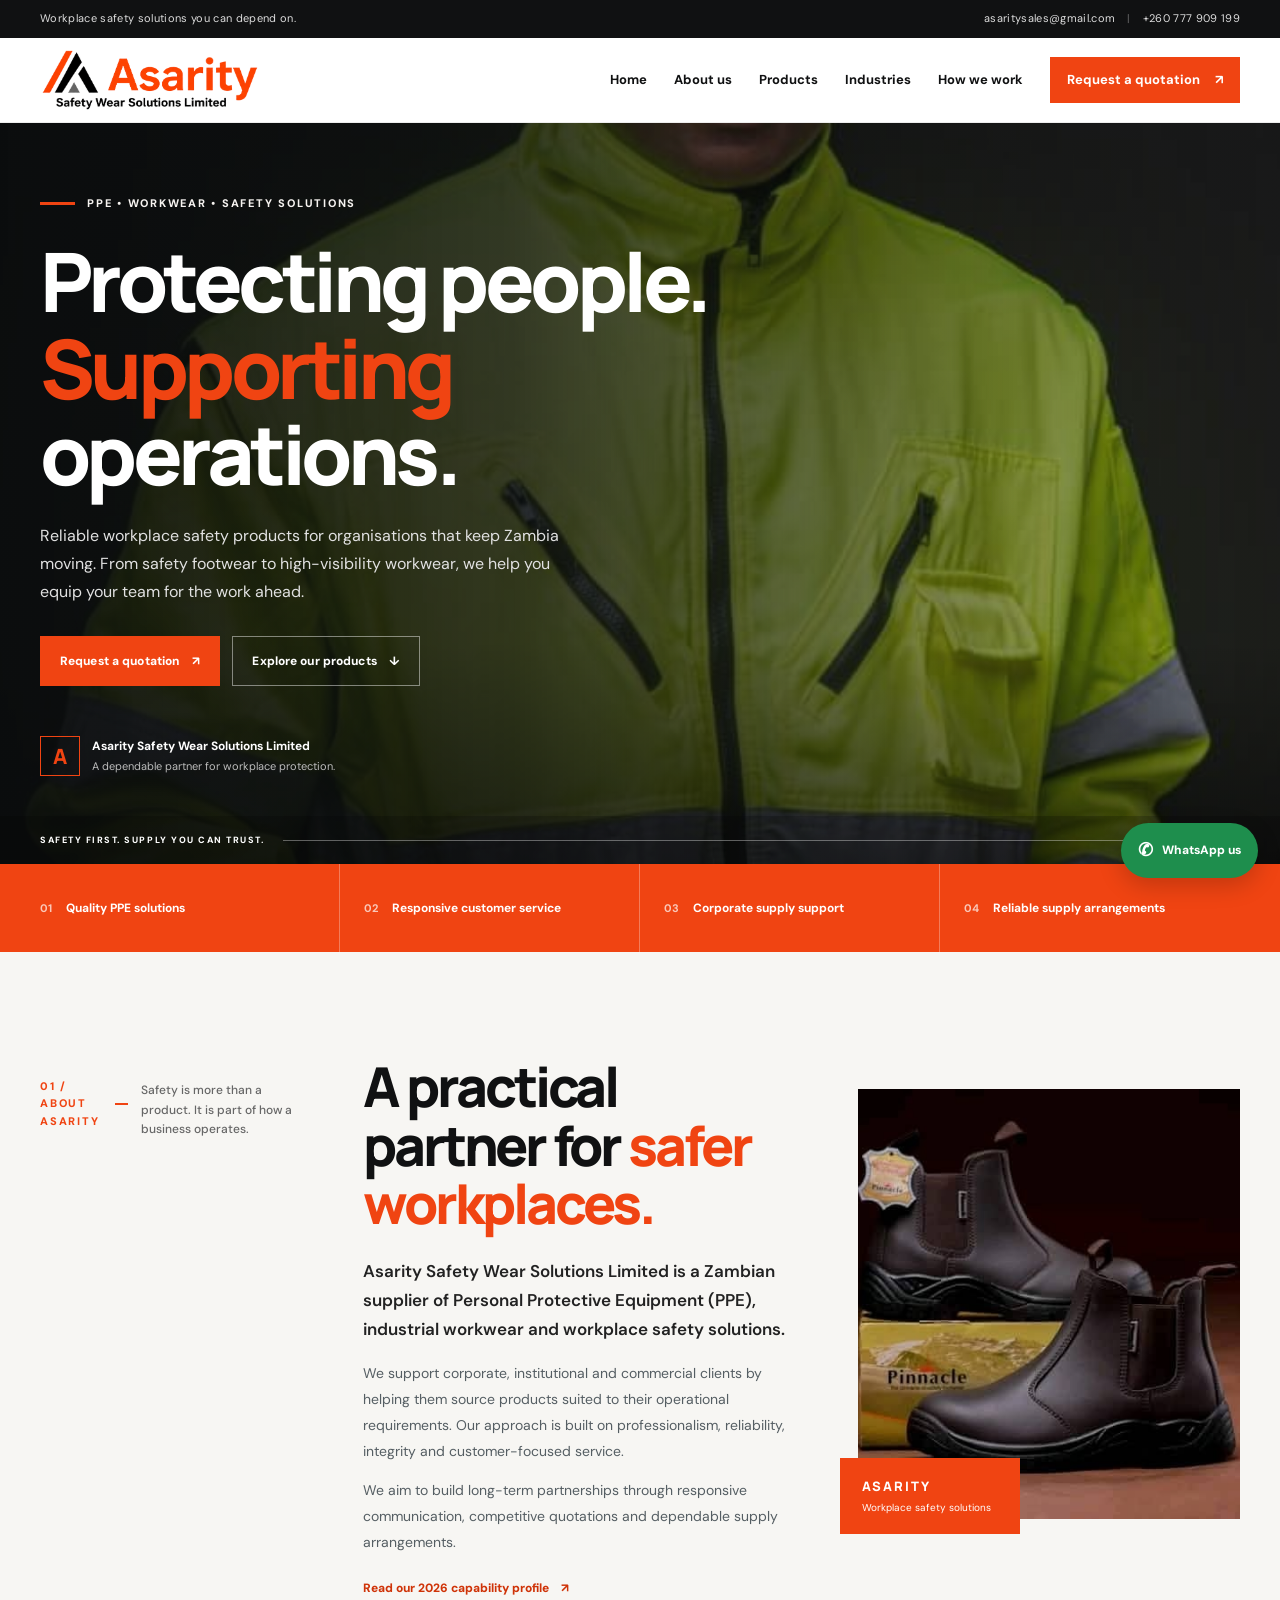
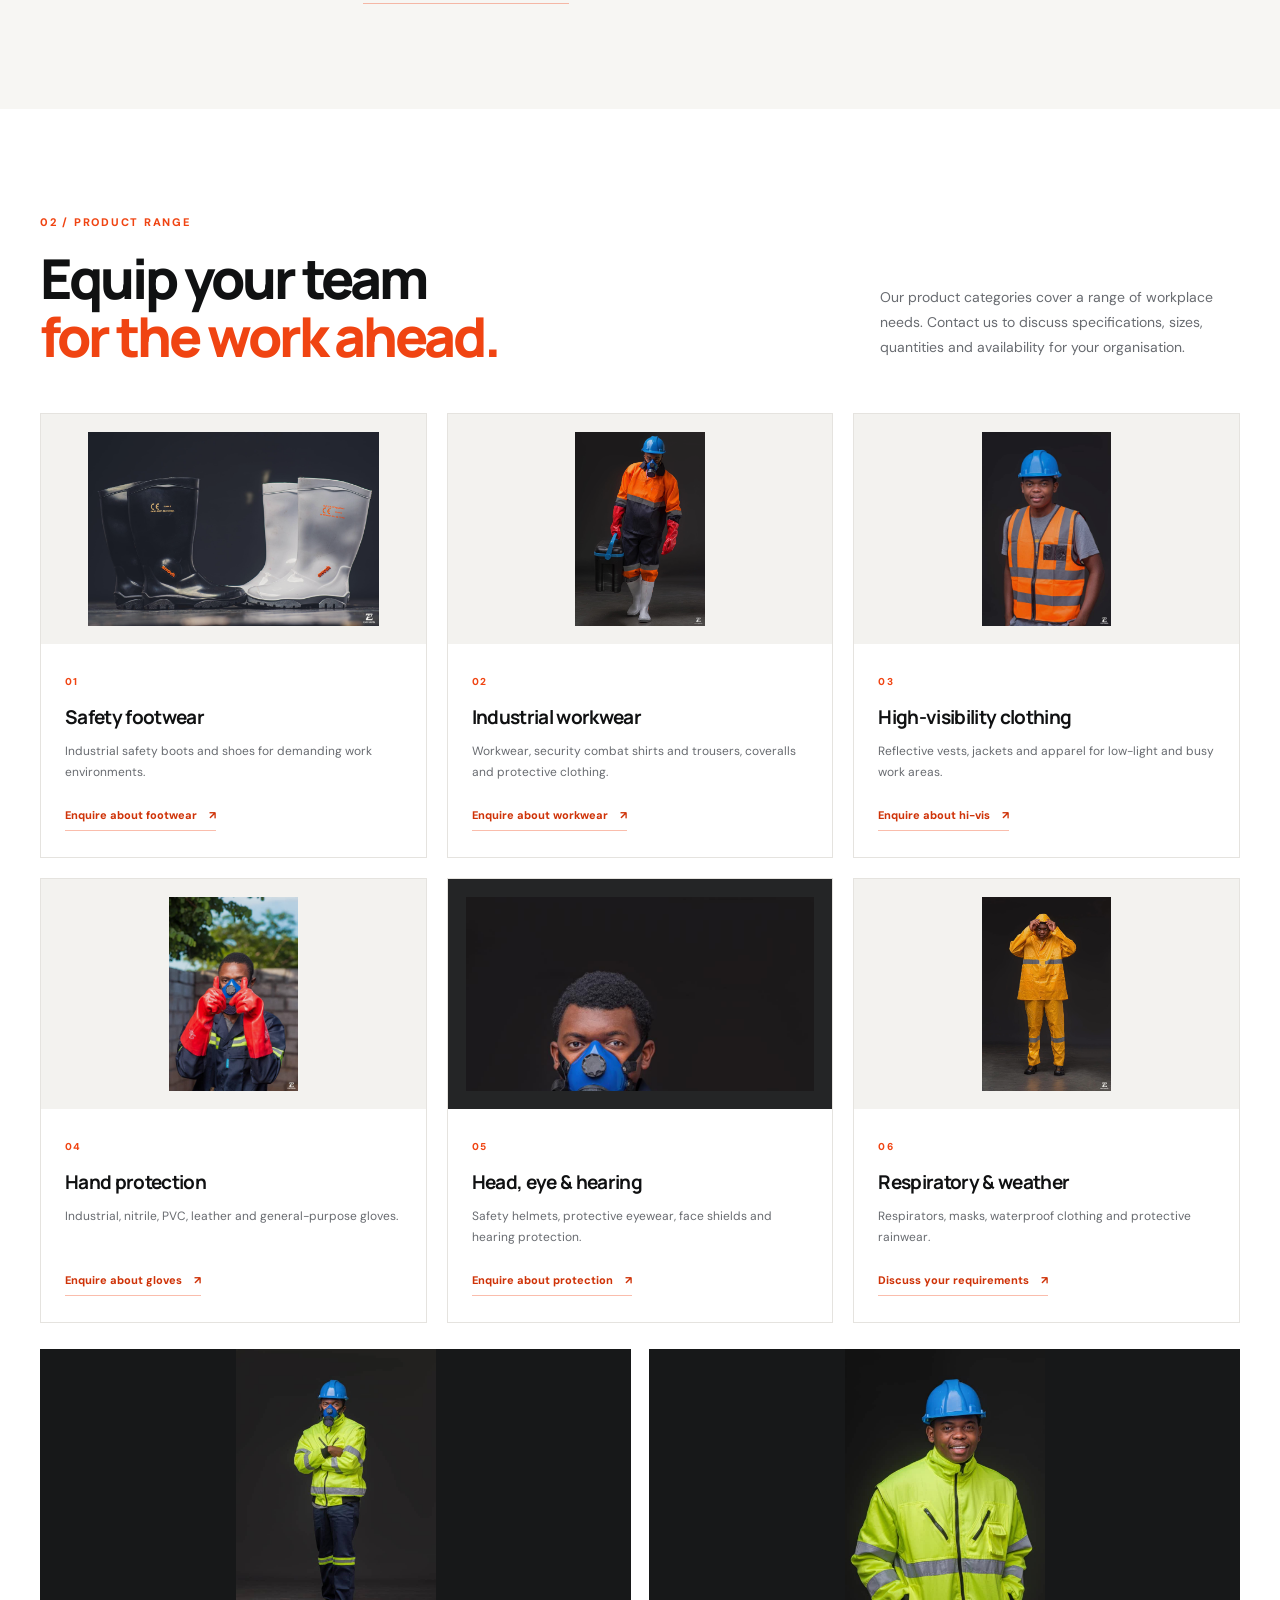
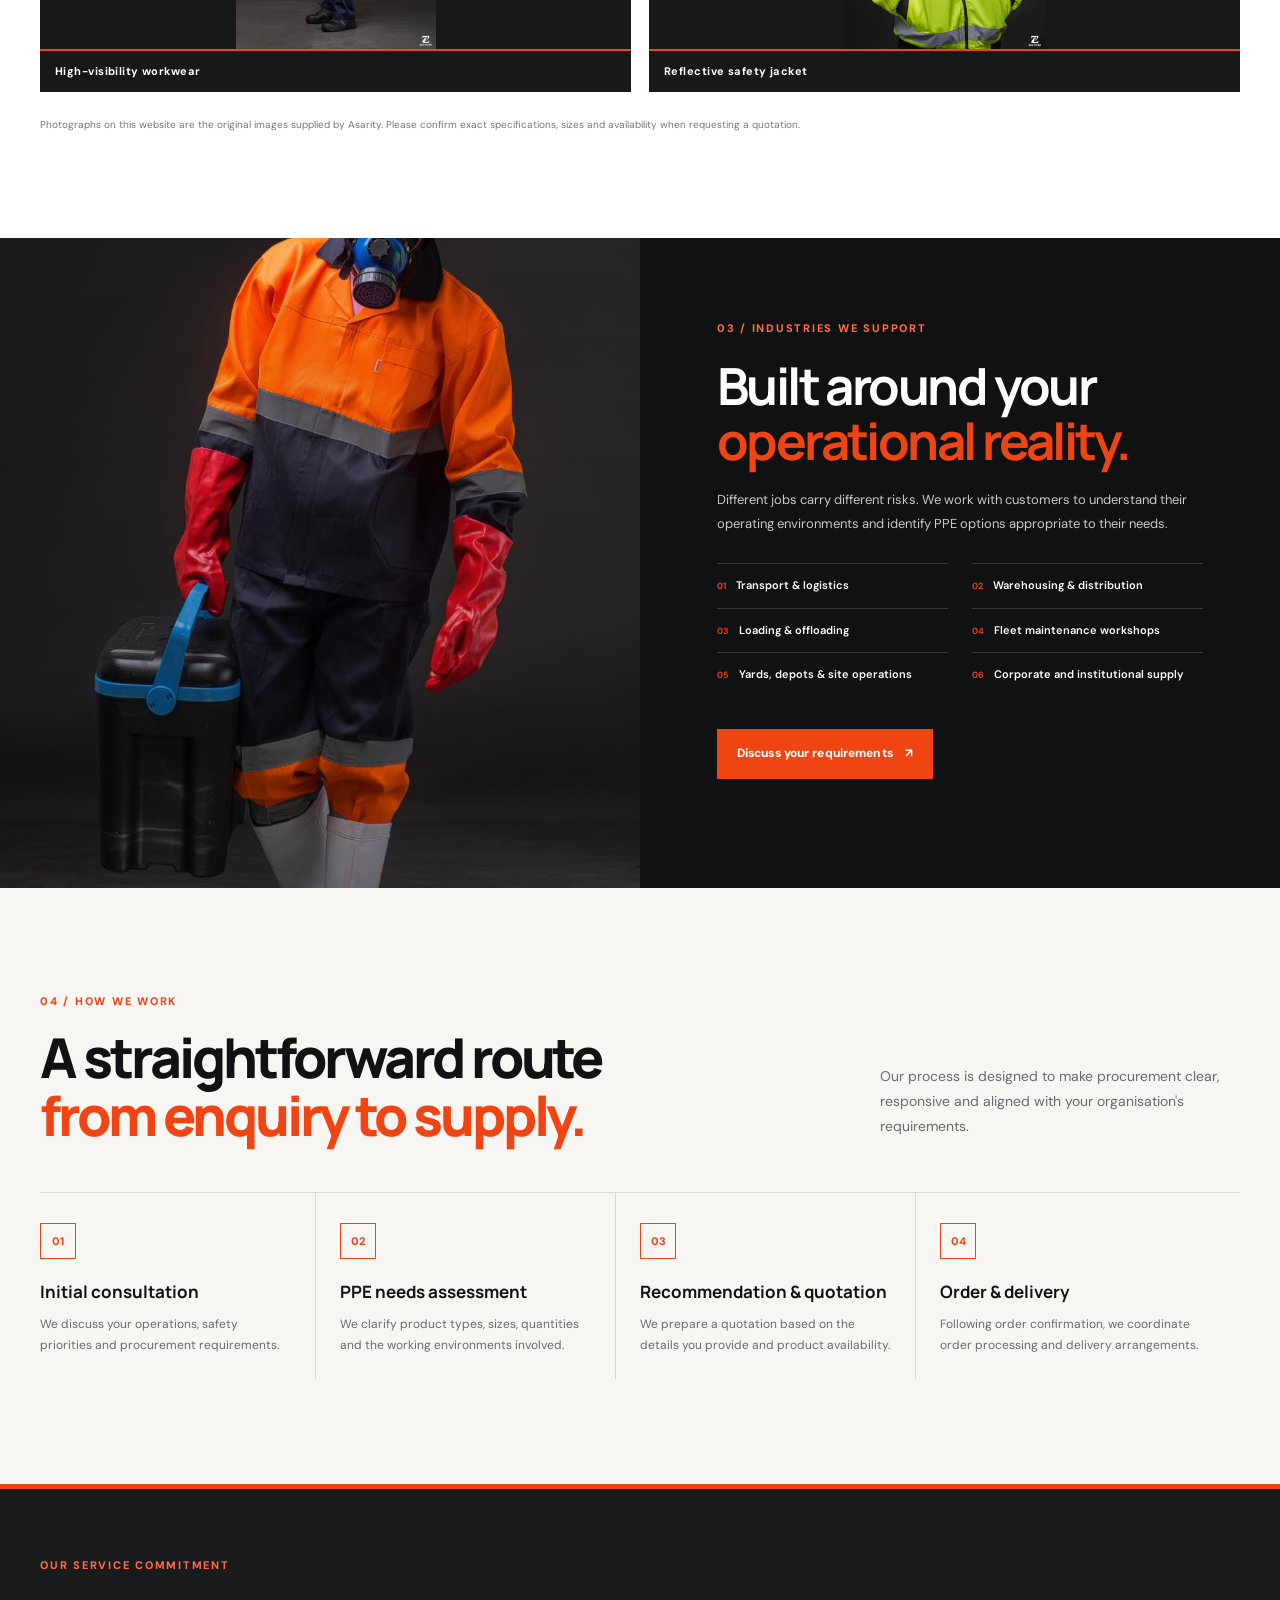
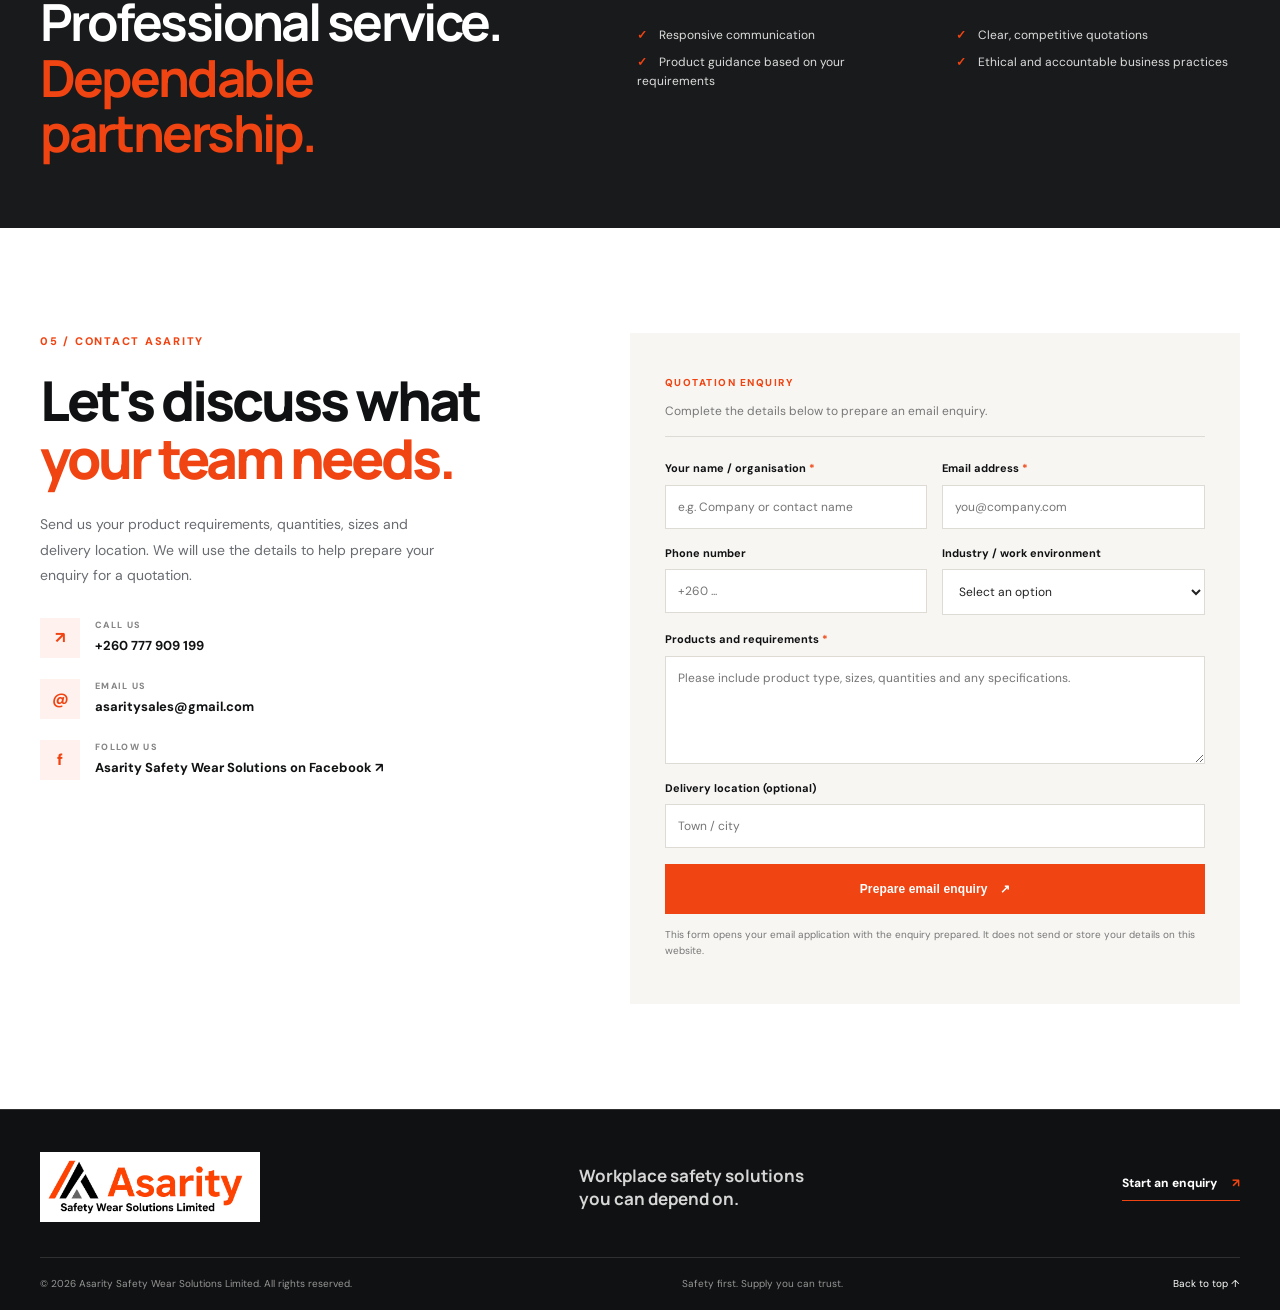
==== index.html @ cf069a03 "Add files via upload" ====
<!doctype html>
<html lang="en-ZM">
<head>
  <meta charset="utf-8">
  <meta name="viewport" content="width=device-width, initial-scale=1">
  <title>Asarity Safety Wear Solutions Limited | PPE & Workwear in Zambia</title>
  <meta name="description" content="Asarity Safety Wear Solutions Limited supplies personal protective equipment, industrial workwear, safety footwear, high-visibility clothing and workplace safety solutions in Zambia.">
  <meta name="keywords" content="PPE supplier Zambia, safety wear Lusaka, industrial workwear Zambia, safety boots, reflective clothing, protective gloves, Asarity Safety Wear Solutions">
  <meta name="theme-color" content="#f04412">
  <meta property="og:title" content="Asarity Safety Wear Solutions Limited">
  <meta property="og:description" content="Workplace safety solutions you can depend on. PPE, industrial workwear and corporate supply in Zambia.">
  <meta property="og:type" content="website">
  <meta property="og:image" content="assets/asarity-photo-lime-jacket.jpg">
  <link rel="icon" type="image/png" href="assets/asarity-logo.png">
  <link rel="stylesheet" href="styles.css">
</head>
<body>
  <a class="skip-link" href="#main">Skip to content</a>
  <div class="topline"><div class="container topline-inner"><span>Workplace safety solutions you can depend on.</span><div><a href="mailto:asaritysales@gmail.com">asaritysales@gmail.com</a><span class="top-sep">|</span><a href="tel:+260777909199">+260 777 909 199</a></div></div></div>
  <header class="site-header">
    <div class="container nav-wrap">
      <a class="brand" href="#home" aria-label="Asarity home"><img src="assets/asarity-logo.png" alt="Asarity Safety Wear Solutions Limited logo"></a>
      <button class="menu-toggle" aria-label="Open navigation menu" aria-expanded="false"><span></span><span></span><span></span></button>
      <nav class="main-nav" aria-label="Main navigation">
        <a href="#home">Home</a><a href="#about">About us</a><a href="#products">Products</a><a href="#industries">Industries</a><a href="#process">How we work</a><a href="#contact" class="nav-cta">Request a quotation <span>↗</span></a>
      </nav>
    </div>
  </header>
  <main id="main">
    <section class="hero" id="home">
      <div class="hero-photo" role="img" aria-label="Asarity original photograph showing high-visibility protective workwear"></div>
      <div class="hero-shade"></div>
      <div class="container hero-content">
        <div class="eyebrow"><span class="eyebrow-line"></span> PPE • WORKWEAR • SAFETY SOLUTIONS</div>
        <h1>Protecting people.<br><em>Supporting</em> operations.</h1>
        <p class="hero-lede">Reliable workplace safety products for organisations that keep Zambia moving. From safety footwear to high-visibility workwear, we help you equip your team for the work ahead.</p>
        <div class="hero-actions"><a class="btn btn-orange" href="#contact">Request a quotation <span>↗</span></a><a class="btn btn-ghost" href="#products">Explore our products <span>↓</span></a></div>
        <div class="hero-note"><span class="note-mark">A</span><span><strong>Asarity Safety Wear Solutions Limited</strong><small>A dependable partner for workplace protection.</small></span></div>
      </div>
      <div class="hero-bottom"><span>SAFETY FIRST. SUPPLY YOU CAN TRUST.</span><span class="hero-bottom-rule"></span><span>ZAMBIA</span></div>
    </section>

    <section class="trust-strip" aria-label="Our service priorities"><div class="container trust-grid"><div><b>01</b><span>Quality PPE solutions</span></div><div><b>02</b><span>Responsive customer service</span></div><div><b>03</b><span>Corporate supply support</span></div><div><b>04</b><span>Reliable supply arrangements</span></div></div></section>

    <section class="section about-section" id="about">
      <div class="container about-grid">
        <div class="section-kicker"><span>01 / ABOUT ASARITY</span><div class="kicker-rule"></div><p>Safety is more than a product. It is part of how a business operates.</p></div>
        <div class="about-copy"><h2>A practical partner for <span>safer workplaces.</span></h2><p class="large-copy">Asarity Safety Wear Solutions Limited is a Zambian supplier of Personal Protective Equipment (PPE), industrial workwear and workplace safety solutions.</p><p>We support corporate, institutional and commercial clients by helping them source products suited to their operational requirements. Our approach is built on professionalism, reliability, integrity and customer-focused service.</p><p>We aim to build long-term partnerships through responsive communication, competitive quotations and dependable supply arrangements.</p><a class="text-link" href="assets/asarity-capability-profile-2026.pdf" target="_blank" rel="noopener">Read our 2026 capability profile <span>↗</span></a></div>
        <div class="about-image"><img src="assets/asarity-photo-pinnacle-boots.jpg" alt="Pinnacle safety boots shown in an original Asarity-supplied photograph"><div class="image-label"><span>ASARITY</span><small>Workplace safety solutions</small></div></div>
      </div>
    </section>

    <section class="section products-section" id="products">
      <div class="container">
        <div class="section-heading"><div><div class="section-kicker"><span>02 / PRODUCT RANGE</span></div><h2>Equip your team<br><span>for the work ahead.</span></h2></div><p>Our product categories cover a range of workplace needs. Contact us to discuss specifications, sizes, quantities and availability for your organisation.</p></div>
        <div class="product-grid">
          <article class="product-card product-featured"><div class="product-image"><img src="assets/asarity-photo-rubber-boots.jpg" alt="Protective rubber safety boots shown in the supplied photograph"></div><div class="product-info"><span class="product-no">01</span><h3>Safety footwear</h3><p>Industrial safety boots and shoes for demanding work environments.</p><a href="#contact" class="text-link">Enquire about footwear <span>↗</span></a></div></article>
          <article class="product-card"><div class="product-image"><img src="assets/asarity-photo-orange-workwear.jpg" alt="Orange and navy protective workwear modelled in an original supplied photograph"></div><div class="product-info"><span class="product-no">02</span><h3>Industrial workwear</h3><p>Workwear, security combat shirts and trousers, coveralls and protective clothing.</p><a href="#contact" class="text-link">Enquire about workwear <span>↗</span></a></div></article>
          <article class="product-card"><div class="product-image"><img src="assets/asarity-photo-hi-vis-vest.jpg" alt="Orange high-visibility vest with reflective bands"></div><div class="product-info"><span class="product-no">03</span><h3>High-visibility clothing</h3><p>Reflective vests, jackets and apparel for low-light and busy work areas.</p><a href="#contact" class="text-link">Enquire about hi-vis <span>↗</span></a></div></article>
          <article class="product-card"><div class="product-image"><img src="assets/asarity-photo-respirator-red-gloves.jpg" alt="Red protective gloves and respirator shown in an original supplied photograph"></div><div class="product-info"><span class="product-no">04</span><h3>Hand protection</h3><p>Industrial, nitrile, PVC, leather and general-purpose gloves.</p><a href="#contact" class="text-link">Enquire about gloves <span>↗</span></a></div></article>
          <article class="product-card"><div class="product-image product-image-dark"><img src="assets/asarity-photo-respirator-hardhat.jpg" alt="Blue safety helmet and respirator shown in an original supplied photograph"></div><div class="product-info"><span class="product-no">05</span><h3>Head, eye & hearing</h3><p>Safety helmets, protective eyewear, face shields and hearing protection.</p><a href="#contact" class="text-link">Enquire about protection <span>↗</span></a></div></article>
          <article class="product-card"><div class="product-image"><img src="assets/asarity-photo-yellow-rainwear.jpg" alt="Yellow protective rainwear shown in an original supplied photograph"></div><div class="product-info"><span class="product-no">06</span><h3>Respiratory & weather</h3><p>Respirators, masks, waterproof clothing and protective rainwear.</p><a href="#contact" class="text-link">Discuss your requirements <span>↗</span></a></div></article>
        </div>
        <div class="original-gallery" aria-label="More original Asarity PPE photographs">
          <figure><img src="assets/asarity-photo-lime-reflective-suit.jpg" alt="Original photograph of lime high-visibility protective suit"><figcaption>High-visibility workwear</figcaption></figure>
          <figure><img src="assets/asarity-photo-lime-jacket.jpg" alt="Original photograph of lime reflective safety jacket"><figcaption>Reflective safety jacket</figcaption></figure>
        </div>
        <p class="product-disclaimer">Photographs on this website are the original images supplied by Asarity. Please confirm exact specifications, sizes and availability when requesting a quotation.</p>
      </div>
    </section>

    <section class="industry-section" id="industries"><div class="industry-photo"></div><div class="industry-content"><div class="section-kicker light"><span>03 / INDUSTRIES WE SUPPORT</span></div><h2>Built around your<br><span>operational reality.</span></h2><p>Different jobs carry different risks. We work with customers to understand their operating environments and identify PPE options appropriate to their needs.</p><div class="industry-list"><div><span>01</span>Transport & logistics</div><div><span>02</span>Warehousing & distribution</div><div><span>03</span>Loading & offloading</div><div><span>04</span>Fleet maintenance workshops</div><div><span>05</span>Yards, depots & site operations</div><div><span>06</span>Corporate and institutional supply</div></div><a class="btn btn-orange" href="#contact">Discuss your requirements <span>↗</span></a></div></section>

    <section class="section process-section" id="process"><div class="container"><div class="section-heading"><div><div class="section-kicker"><span>04 / HOW WE WORK</span></div><h2>A straightforward route<br><span>from enquiry to supply.</span></h2></div><p>Our process is designed to make procurement clear, responsive and aligned with your organisation's requirements.</p></div><div class="process-grid"><article><span class="process-number">01</span><h3>Initial consultation</h3><p>We discuss your operations, safety priorities and procurement requirements.</p></article><article><span class="process-number">02</span><h3>PPE needs assessment</h3><p>We clarify product types, sizes, quantities and the working environments involved.</p></article><article><span class="process-number">03</span><h3>Recommendation & quotation</h3><p>We prepare a quotation based on the details you provide and product availability.</p></article><article><span class="process-number">04</span><h3>Order & delivery</h3><p>Following order confirmation, we coordinate order processing and delivery arrangements.</p></article></div></div></section>

    <section class="commitment-band"><div class="container commitment-inner"><div><span class="section-kicker light">OUR SERVICE COMMITMENT</span><h2>Professional service.<br><span>Dependable partnership.</span></h2></div><div class="commitment-points"><p><span>✓</span> Responsive communication</p><p><span>✓</span> Clear, competitive quotations</p><p><span>✓</span> Product guidance based on your requirements</p><p><span>✓</span> Ethical and accountable business practices</p></div></div></section>

    <section class="contact-section section" id="contact"><div class="container contact-grid"><div class="contact-intro"><div class="section-kicker"><span>05 / CONTACT ASARITY</span></div><h2>Let's discuss what<br><span>your team needs.</span></h2><p>Send us your product requirements, quantities, sizes and delivery location. We will use the details to help prepare your enquiry for a quotation.</p><div class="contact-detail"><span class="detail-icon">↗</span><div><small>CALL US</small><a href="tel:+260777909199">+260 777 909 199</a></div></div><div class="contact-detail"><span class="detail-icon">@</span><div><small>EMAIL US</small><a href="mailto:asaritysales@gmail.com">asaritysales@gmail.com</a></div></div><div class="contact-detail"><span class="detail-icon">f</span><div><small>FOLLOW US</small><a href="https://web.facebook.com/AsaritySafetyWearSolutions" target="_blank" rel="noopener">Asarity Safety Wear Solutions on Facebook ↗</a></div></div></div>
      <form class="quote-form" id="quoteForm"><div class="form-head"><span>QUOTATION ENQUIRY</span><p>Complete the details below to prepare an email enquiry.</p></div><div class="form-row"><label for="name">Your name / organisation <span>*</span><input id="name" name="name" required placeholder="e.g. Company or contact name"></label><label for="email">Email address <span>*</span><input id="email" name="email" type="email" required placeholder="you@company.com"></label></div><div class="form-row"><label for="phone">Phone number<input id="phone" name="phone" type="tel" placeholder="+260 ..."></label><label for="industry">Industry / work environment<select id="industry" name="industry"><option value="">Select an option</option><option>Transport & logistics</option><option>Warehouse & distribution</option><option>Construction / industrial</option><option>Agriculture</option><option>Hospitality</option><option>Other</option></select></label></div><label for="products">Products and requirements <span>*</span><textarea id="products" name="products" required rows="5" placeholder="Please include product type, sizes, quantities and any specifications."></textarea></label><label for="delivery">Delivery location (optional)<input id="delivery" name="delivery" placeholder="Town / city"></label><button class="btn btn-orange form-submit" type="submit">Prepare email enquiry <span>↗</span></button><p class="form-note">This form opens your email application with the enquiry prepared. It does not send or store your details on this website.</p><div class="form-status" id="formStatus" role="status" aria-live="polite"></div></form>
    </div></section>
  </main>
  <footer class="site-footer"><div class="container footer-main"><a href="#home" class="footer-brand"><img src="assets/asarity-logo.png" alt="Asarity Safety Wear Solutions Limited"></a><p>Workplace safety solutions<br>you can depend on.</p><a href="#contact" class="footer-cta">Start an enquiry <span>↗</span></a></div><div class="container footer-bottom"><span>© <span id="year"></span> Asarity Safety Wear Solutions Limited. All rights reserved.</span><span>Safety first. Supply you can trust.</span><a href="#home">Back to top ↑</a></div></footer>
  <a class="floating-contact" href="https://wa.me/260777909199?text=Hello%20Asarity%2C%20I%20would%20like%20to%20enquire%20about%20PPE%20and%20workwear." target="_blank" rel="noopener" aria-label="Contact Asarity on WhatsApp"><span>✆</span> WhatsApp us</a>
  <script src="script.js"></script>
</body>
</html>
---- styles.css ----
@import url('https://fonts.googleapis.com/css2?family=DM+Sans:wght@400;500;600;700&family=Manrope:wght@400;500;600;700;800&display=swap');
:root{--orange:#f04412;--orange-dark:#cf3308;--ink:#101112;--charcoal:#202124;--muted:#686b70;--cream:#f7f6f3;--white:#fff;--line:#e5e3df;--max:1200px;--font:'DM Sans',Arial,sans-serif;--display:'Manrope','Arial',sans-serif}*{box-sizing:border-box}html{scroll-behavior:smooth;scroll-padding-top:90px}body{margin:0;font-family:var(--font);color:var(--ink);background:#fff;line-height:1.6}a{color:inherit;text-decoration:none}img{max-width:100%;display:block}.container{width:min(var(--max),calc(100% - 48px));margin-inline:auto}.skip-link{position:absolute;left:-9999px;top:8px;background:#fff;padding:10px;z-index:1000}.skip-link:focus{left:8px}.topline{background:var(--ink);color:#ddd;font-size:11px;letter-spacing:.03em}.topline-inner{min-height:38px;display:flex;align-items:center;justify-content:space-between;gap:16px}.topline a:hover{color:#fff}.top-sep{margin:0 12px;color:#656565}.site-header{position:sticky;top:0;z-index:50;background:rgba(255,255,255,.97);border-bottom:1px solid rgba(0,0,0,.07);backdrop-filter:blur(12px)}.nav-wrap{min-height:84px;display:flex;align-items:center;justify-content:space-between;gap:30px}.brand{display:block;width:220px;flex-shrink:0}.brand img{width:100%;height:65px;object-fit:contain;object-position:left center}.main-nav{display:flex;align-items:center;gap:27px;font-size:13px;font-weight:700}.main-nav>a:not(.nav-cta){padding:10px 0;position:relative}.main-nav>a:not(.nav-cta):after{content:'';position:absolute;left:0;bottom:3px;width:0;height:2px;background:var(--orange);transition:width .2s}.main-nav>a:hover:after{width:100%}.nav-cta{background:var(--orange);color:#fff;padding:13px 17px;transition:background .2s}.nav-cta:hover,.btn-orange:hover{background:var(--orange-dark)}.nav-cta span,.btn span,.text-link span,.footer-cta span{margin-left:12px}.menu-toggle{display:none;background:none;border:0;padding:8px}.menu-toggle span{display:block;width:25px;height:2px;background:#111;margin:5px}.hero{min-height:650px;position:relative;overflow:hidden;background:#17191a;color:#fff;display:flex;align-items:center}.hero-photo,.hero-shade{position:absolute;inset:0}.hero-photo{background-image:url('assets/asarity-photo-lime-jacket.jpg');background-size:cover;background-position:center 56%;transform:scale(1.02)}.hero-shade{background:linear-gradient(90deg,rgba(10,12,13,.93) 0%,rgba(10,12,13,.8) 40%,rgba(10,12,13,.24) 100%),linear-gradient(0deg,rgba(0,0,0,.48),transparent 30%)}.hero-content{position:relative;z-index:1;padding-top:72px;padding-bottom:88px}.eyebrow,.section-kicker{font-size:11px;letter-spacing:.16em;font-weight:800}.eyebrow{display:flex;align-items:center;gap:12px;color:#f6f3f0}.eyebrow-line{height:3px;width:35px;background:var(--orange)}h1,h2,h3,p{margin-top:0}h1,h2{font-family:var(--display);letter-spacing:-.055em;line-height:1.06}h1{font-size:clamp(48px,6.5vw,82px);max-width:760px;margin:25px 0 24px;font-weight:800}h1 em{font-style:normal;color:var(--orange)}.hero-lede{font-size:16px;line-height:1.75;color:#e1e1e1;max-width:530px;margin-bottom:30px}.hero-actions{display:flex;flex-wrap:wrap;gap:12px}.btn{min-height:50px;padding:14px 19px;display:inline-flex;align-items:center;justify-content:center;font-weight:800;font-size:12px;letter-spacing:.01em;border:1px solid transparent;cursor:pointer;transition:background .2s,color .2s,border-color .2s}.btn-orange{background:var(--orange);color:#fff}.btn-ghost{border-color:rgba(255,255,255,.45);color:#fff}.btn-ghost:hover{border-color:#fff;background:rgba(255,255,255,.1)}.hero-note{display:flex;align-items:center;gap:12px;margin-top:50px}.note-mark{height:40px;width:40px;display:grid;place-items:center;border:1px solid var(--orange);color:var(--orange);font-family:var(--display);font-weight:800;font-size:21px}.hero-note strong,.hero-note small{display:block}.hero-note strong{font-size:12px}.hero-note small{color:#bcbcbc;font-size:11px;margin-top:2px}.hero-bottom{position:absolute;bottom:0;left:0;right:0;z-index:2;padding:17px max(24px,calc((100vw - var(--max))/2));display:flex;align-items:center;gap:18px;font-size:9px;letter-spacing:.17em;font-weight:800;background:rgba(0,0,0,.2)}.hero-bottom-rule{height:1px;background:rgba(255,255,255,.35);flex:1}.trust-strip{background:var(--orange);color:#fff}.trust-grid{display:grid;grid-template-columns:repeat(4,1fr)}.trust-grid>div{min-height:88px;display:flex;align-items:center;gap:14px;padding:20px 24px;border-right:1px solid rgba(255,255,255,.3)}.trust-grid>div:first-child{padding-left:0}.trust-grid>div:last-child{border-right:0}.trust-grid b{font-size:11px;opacity:.7}.trust-grid span{font-size:12px;font-weight:700}.section{padding:105px 0}.about-section{background:var(--cream)}.about-grid{display:grid;grid-template-columns:.7fr 1.15fr 1fr;gap:55px;align-items:start}.section-kicker{color:var(--orange);display:flex;align-items:center;gap:13px}.kicker-rule{width:30px;height:2px;background:var(--orange)}.section-kicker p{font-size:12px;letter-spacing:0;line-height:1.6;font-weight:500;color:#666;max-width:190px;margin-top:24px}.about-copy h2,.section-heading h2,.contact-intro h2{font-size:clamp(36px,4.3vw,55px);margin:0 0 25px;font-weight:800}.about-copy h2 span,.section-heading h2 span,.contact-intro h2 span{color:var(--orange)}.about-copy p{font-size:14px;color:#555e63;line-height:1.85}.about-copy .large-copy{font-size:17px;color:#222;font-weight:600;line-height:1.7}.text-link{display:inline-flex;align-items:center;color:var(--orange-dark);font-size:12px;font-weight:800;margin-top:9px;border-bottom:1px solid rgba(240,68,18,.35);padding-bottom:5px}.text-link:hover{border-color:var(--orange)}.about-image{position:relative;margin-top:32px}.about-image img{width:100%;height:430px;object-fit:cover}.image-label{position:absolute;bottom:-15px;left:-18px;background:var(--orange);color:#fff;padding:18px 22px;min-width:180px}.image-label span,.image-label small{display:block}.image-label span{font-family:var(--display);font-weight:800;letter-spacing:.15em;font-size:13px}.image-label small{font-size:10px;margin-top:4px}.products-section{background:#fff}.section-heading{display:flex;justify-content:space-between;align-items:end;gap:50px;margin-bottom:48px}.section-heading h2{margin:17px 0 0}.section-heading>p{max-width:360px;font-size:14px;line-height:1.8;color:var(--muted);margin:0 0 5px}.product-grid{display:grid;grid-template-columns:repeat(3,1fr);gap:20px}.product-card{border:1px solid var(--line);background:#fff;transition:transform .2s,box-shadow .2s;min-width:0}.product-card:hover{transform:translateY(-4px);box-shadow:0 15px 40px rgba(0,0,0,.08)}.product-image{height:230px;background:#f3f2ef;display:flex;align-items:center;justify-content:center;overflow:hidden;padding:18px}.product-image img{height:100%;width:100%;object-fit:contain;mix-blend-mode:multiply}.product-image-dark{background:#242526}.product-image-dark img{mix-blend-mode:normal;object-fit:cover;object-position:top}.product-info{padding:23px 24px 26px;position:relative}.product-no{font-size:10px;letter-spacing:.12em;color:var(--orange);font-weight:800}.product-info h3{font-family:var(--display);font-size:19px;letter-spacing:-.035em;margin:9px 0}.product-info p{color:var(--muted);font-size:12px;line-height:1.75;min-height:43px;margin-bottom:14px}.product-info .text-link{font-size:11px}.product-disclaimer{font-size:10px;color:#777;margin:25px 0 0}.industry-section{display:grid;grid-template-columns:1fr 1fr;min-height:650px;background:var(--ink);color:#fff}.industry-photo{background:url('assets/asarity-photo-orange-workwear.jpg') center/cover no-repeat;min-height:550px;position:relative}.industry-photo:after{content:'';position:absolute;inset:0;background:linear-gradient(0deg,rgba(0,0,0,.25),transparent)}.industry-content{padding:82px clamp(32px,6vw,95px) 80px}.section-kicker.light{color:#ff6b43}.industry-content h2,.commitment-inner h2{font-family:var(--display);font-size:clamp(36px,4vw,52px);letter-spacing:-.05em;line-height:1.08;margin:20px 0}.industry-content h2 span,.commitment-inner h2 span{color:var(--orange)}.industry-content>p{color:#c8c8c8;font-size:13px;line-height:1.8;max-width:490px}.industry-list{display:grid;grid-template-columns:1fr 1fr;gap:0 24px;margin:28px 0 32px}.industry-list div{border-top:1px solid #393a3b;padding:13px 0;font-size:11px;font-weight:600}.industry-list span{font-size:9px;color:var(--orange);margin-right:10px}.process-section{background:var(--cream)}.process-grid{display:grid;grid-template-columns:repeat(4,1fr);border-top:1px solid #d8d6d1}.process-grid article{padding:30px 24px 10px 0;border-right:1px solid #d8d6d1;margin-right:24px}.process-grid article:last-child{border-right:0;margin-right:0}.process-number{display:inline-grid;place-items:center;width:36px;height:36px;border:1px solid var(--orange);color:var(--orange);font-size:11px;font-weight:800}.process-grid h3{font-family:var(--display);font-size:17px;line-height:1.3;margin:22px 0 10px}.process-grid p{font-size:12px;line-height:1.8;color:var(--muted)}.commitment-band{background:#191a1b;color:#fff;padding:68px 0;border-top:5px solid var(--orange)}.commitment-inner{display:flex;justify-content:space-between;gap:50px;align-items:center}.commitment-inner h2{margin-bottom:0}.commitment-points{display:grid;grid-template-columns:1fr 1fr;gap:8px 35px}.commitment-points p{margin:0;font-size:12px;color:#ddd}.commitment-points span{color:var(--orange);font-weight:800;margin-right:9px}.contact-section{background:#fff}.contact-grid{display:grid;grid-template-columns:.9fr 1.1fr;gap:90px}.contact-intro h2{margin-top:20px}.contact-intro>p{font-size:14px;line-height:1.8;color:var(--muted);max-width:420px;margin-bottom:30px}.contact-detail{display:flex;align-items:center;gap:15px;margin:21px 0}.detail-icon{width:40px;height:40px;display:grid;place-items:center;background:#fff1ed;color:var(--orange);font-weight:800}.contact-detail small{display:block;font-size:9px;letter-spacing:.15em;color:#858585;font-weight:800}.contact-detail a{font-size:13px;font-weight:700;display:inline-block;margin-top:3px}.contact-detail a:hover{color:var(--orange)}.quote-form{background:var(--cream);padding:35px}.form-head{border-bottom:1px solid #dedbd5;margin-bottom:23px;padding-bottom:15px}.form-head>span{font-size:10px;letter-spacing:.15em;color:var(--orange);font-weight:800}.form-head p{margin:8px 0 0;font-size:12px;color:#777}.form-row{display:grid;grid-template-columns:1fr 1fr;gap:15px}.quote-form label{display:block;font-size:11px;font-weight:700;margin-bottom:16px}.quote-form label span{color:var(--orange)}.quote-form input,.quote-form select,.quote-form textarea{display:block;width:100%;margin-top:7px;background:#fff;border:1px solid #dedbd5;padding:13px 12px;font:400 12px var(--font);border-radius:0;color:#222;outline:none}.quote-form input:focus,.quote-form select:focus,.quote-form textarea:focus{border-color:var(--orange);box-shadow:0 0 0 2px rgba(240,68,18,.08)}.quote-form textarea{resize:vertical}.form-submit{width:100%;border:0}.form-note{font-size:10px;line-height:1.6;color:#777;margin:13px 0 0}.form-status{font-size:12px;color:#276a35;margin-top:10px}.site-footer{background:#101112;color:#fff;padding:42px 0 0;border-top:1px solid #303030}.footer-main{display:flex;align-items:center;justify-content:space-between;gap:30px;padding-bottom:35px}.footer-brand{width:220px;display:block}.footer-brand img{width:100%;height:70px;object-fit:contain;object-position:left center;background:#fff;padding:6px}.footer-main p{font-family:var(--display);font-weight:700;font-size:17px;line-height:1.4;margin:0;color:#d6d6d6}.footer-cta{color:#fff;font-size:12px;font-weight:800;border-bottom:1px solid var(--orange);padding-bottom:7px}.footer-cta span{color:var(--orange)}.footer-bottom{border-top:1px solid #303030;padding:18px 0;display:flex;align-items:center;justify-content:space-between;gap:20px;color:#969696;font-size:10px}.footer-bottom a{color:#fff}.floating-contact{position:fixed;right:22px;bottom:22px;z-index:40;background:#1e8e4d;color:#fff;display:flex;align-items:center;gap:9px;padding:13px 17px;border-radius:30px;font-size:12px;font-weight:800;box-shadow:0 7px 25px rgba(0,0,0,.2)}.floating-contact span{font-size:18px}.floating-contact:hover{background:#176f3b}
@media(max-width:1000px){.main-nav{gap:16px;font-size:12px}.brand{width:185px}.about-grid{grid-template-columns:.7fr 1.3fr;gap:35px}.about-image{grid-column:2;margin-top:0}.section{padding:80px 0}.trust-grid>div{padding-inline:14px}.trust-grid>div:first-child{padding-left:0}.industry-content{padding:65px 35px}.contact-grid{gap:45px}.commitment-inner{align-items:flex-start;flex-direction:column}.commitment-points{width:100%}}
@media(max-width:760px){.container{width:min(100% - 34px,var(--max))}.topline-inner{padding:9px 0;align-items:flex-start;flex-direction:column;gap:3px}.topline{font-size:10px}.nav-wrap{min-height:72px}.brand{width:175px}.brand img{height:58px}.menu-toggle{display:block}.main-nav{display:none;position:absolute;top:100%;left:0;right:0;background:#fff;border-bottom:1px solid var(--line);padding:16px 22px 22px;align-items:stretch;gap:0;box-shadow:0 15px 25px rgba(0,0,0,.08)}.main-nav.open{display:flex;flex-direction:column}.main-nav>a:not(.nav-cta){padding:12px 0;border-bottom:1px solid #eee}.nav-cta{margin-top:14px;text-align:center}.hero{min-height:650px}.hero-photo{background-position:60% center}.hero-shade{background:linear-gradient(90deg,rgba(10,12,13,.88),rgba(10,12,13,.53)),linear-gradient(0deg,rgba(0,0,0,.5),transparent 60%)}.hero-content{padding-top:60px;padding-bottom:90px}.hero-lede{font-size:14px}.hero-bottom{padding:15px 18px;font-size:8px}.trust-grid{grid-template-columns:1fr 1fr}.trust-grid>div{min-height:65px;padding:13px!important;border-bottom:1px solid rgba(255,255,255,.25)}.trust-grid>div:nth-child(2){border-right:0}.trust-grid>div:nth-child(3),.trust-grid>div:nth-child(4){border-bottom:0}.section{padding:65px 0}.about-grid{grid-template-columns:1fr;gap:22px}.section-kicker p{max-width:100%;margin-top:12px}.about-copy h2,.section-heading h2,.contact-intro h2{font-size:39px}.about-image{grid-column:auto;margin:12px 0 0 12px}.about-image img{height:310px}.section-heading{display:block;margin-bottom:30px}.section-heading>p{margin-top:18px}.product-grid{grid-template-columns:1fr 1fr;gap:12px}.product-image{height:175px;padding:10px}.product-info{padding:17px 14px 20px}.product-info h3{font-size:16px}.product-info p{font-size:11px;min-height:65px}.product-info .text-link{font-size:10px}.industry-section{grid-template-columns:1fr}.industry-photo{min-height:280px}.industry-content{padding:55px 24px}.industry-content h2{font-size:39px}.industry-list{gap:0 14px}.industry-list div{font-size:10px}.process-grid{grid-template-columns:1fr 1fr}.process-grid article{padding:23px 14px 14px 0;margin-right:14px;border-bottom:1px solid #d8d6d1}.process-grid article:nth-child(2){border-right:0;margin-right:0}.process-grid article:nth-child(3),.process-grid article:nth-child(4){border-bottom:0}.commitment-band{padding:50px 0}.commitment-inner h2{font-size:38px}.commitment-points{grid-template-columns:1fr;gap:12px}.contact-grid{grid-template-columns:1fr;gap:35px}.quote-form{padding:23px 18px}.form-row{grid-template-columns:1fr;gap:0}.footer-main{align-items:flex-start;flex-direction:column;gap:18px}.footer-main p{font-size:15px}.footer-bottom{align-items:flex-start;flex-direction:column;gap:9px}.floating-contact{right:12px;bottom:12px;padding:11px 14px}}
@media(max-width:390px){h1{font-size:44px}.product-grid{grid-template-columns:1fr}.product-image{height:220px}.product-info p{min-height:0}.hero-actions .btn{width:100%}.industry-list{grid-template-columns:1fr}}
@media(prefers-reduced-motion:reduce){html{scroll-behavior:auto}*,*:before,*:after{transition:none!important;animation:none!important}}

/* Original photographs supplied directly for the Asarity website */
.original-gallery{display:grid;grid-template-columns:1fr 1fr;gap:18px;margin:26px 0 0}.original-gallery figure{margin:0;background:#171819;min-width:0}.original-gallery img{display:block;width:100%;height:300px;object-fit:contain;background:#171819}.original-gallery figcaption{padding:12px 15px;color:#fff;font-size:11px;font-weight:700;letter-spacing:.04em;border-top:2px solid var(--orange)}@media(max-width:760px){.original-gallery img{height:220px}}@media(max-width:390px){.original-gallery{grid-template-columns:1fr}.original-gallery img{height:280px}}
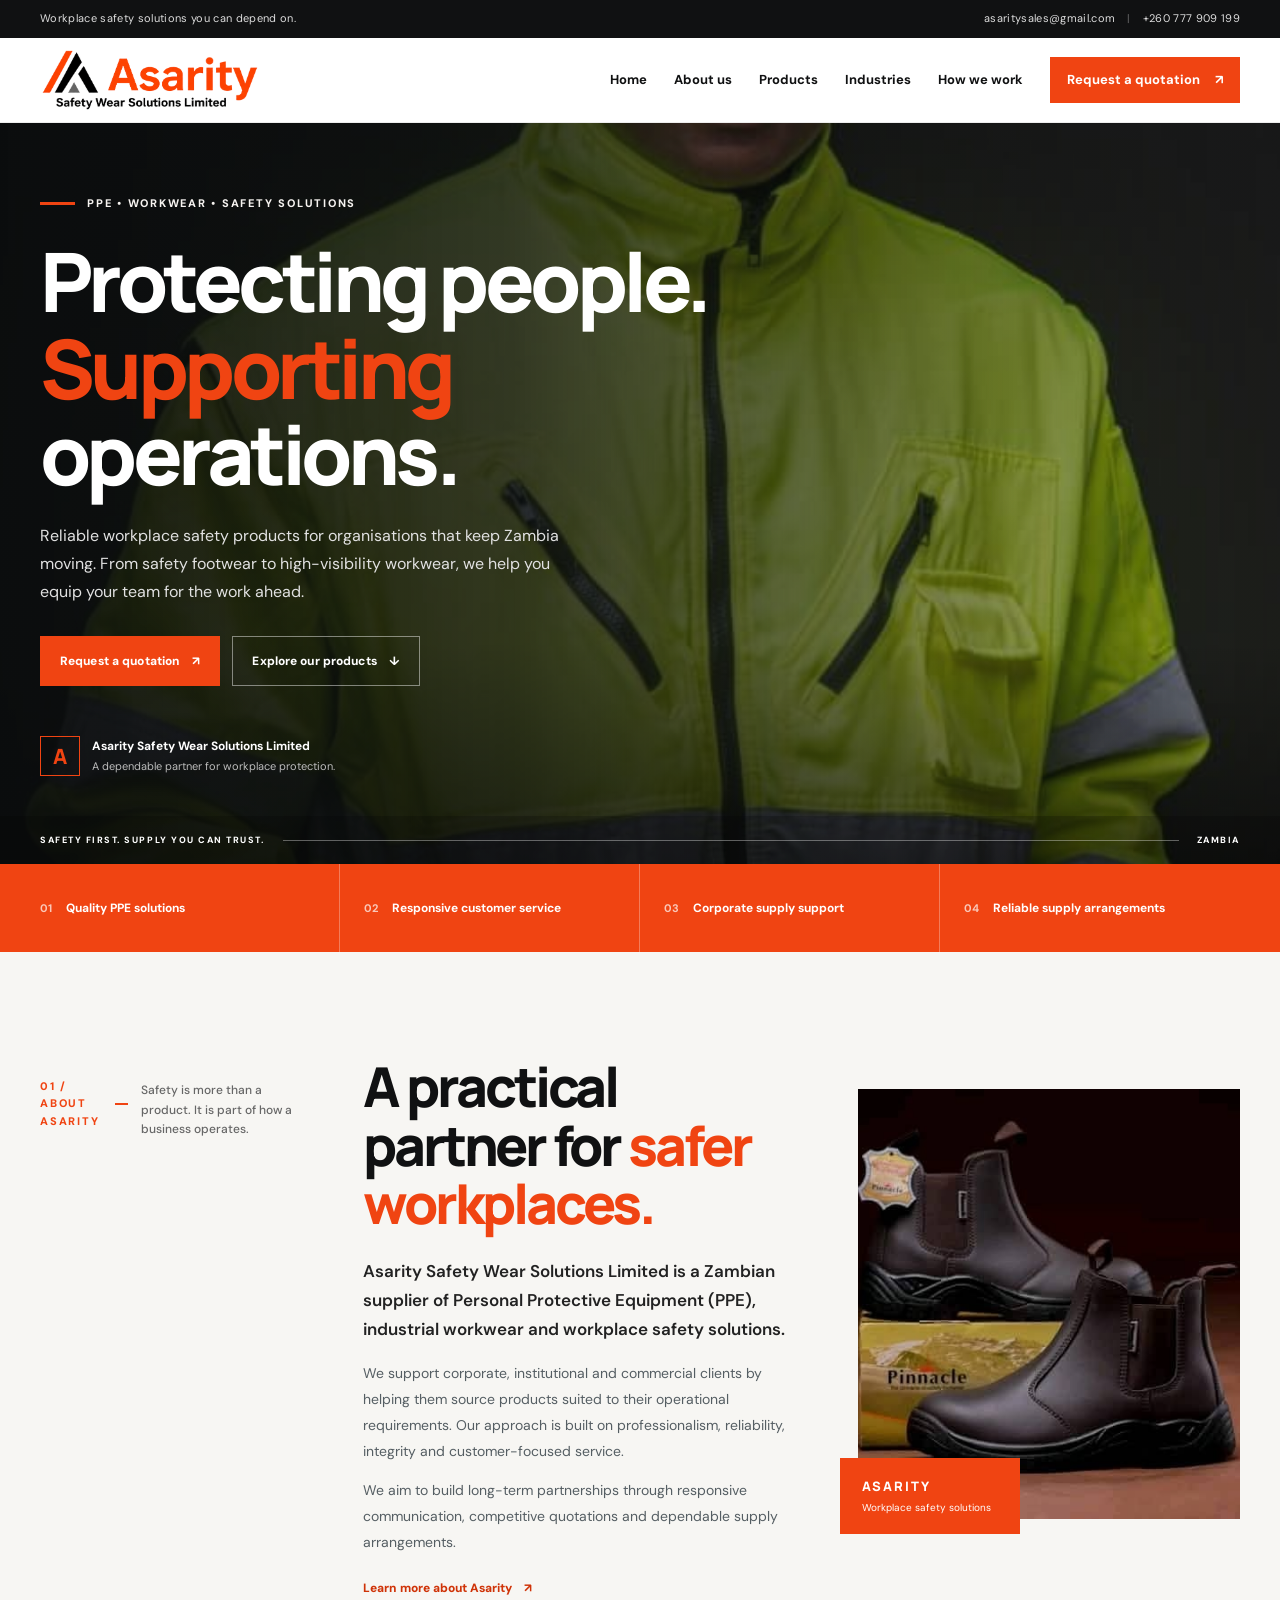
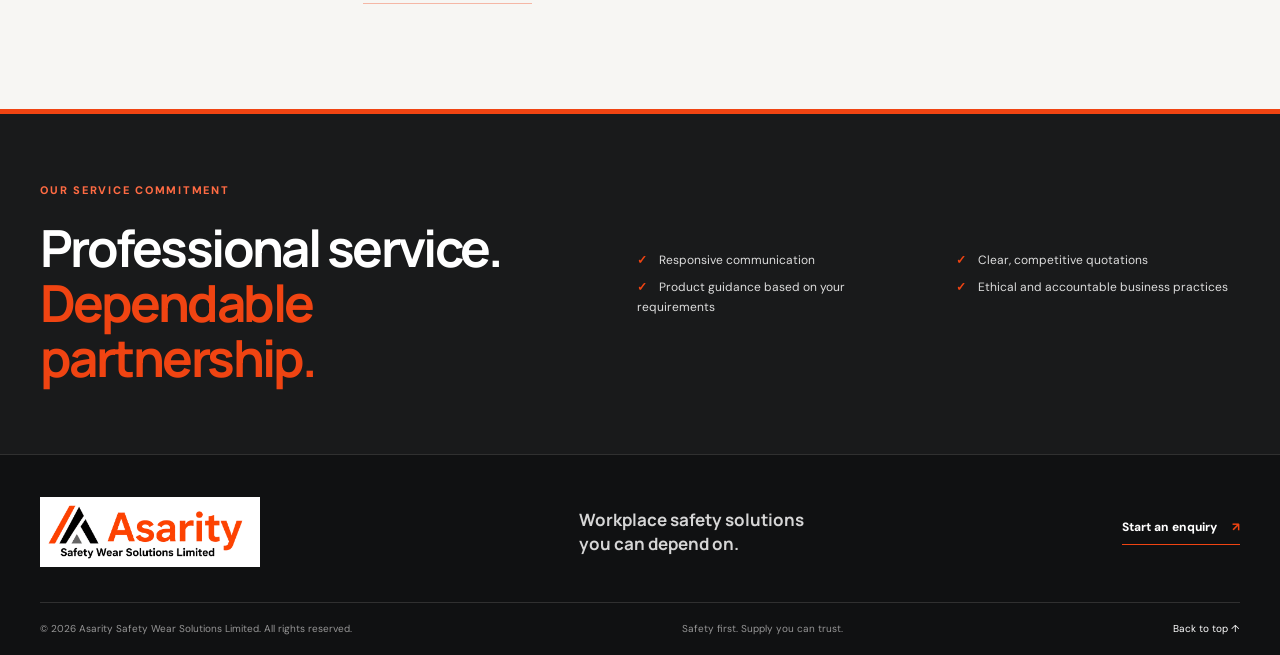
==== commit 0325f2c0: "Add files via upload" ====
--- a/index.html
+++ b/index.html
@@ -3,7 +3,7 @@
 <head>
   <meta charset="utf-8">
   <meta name="viewport" content="width=device-width, initial-scale=1">
-  <title>Asarity Safety Wear Solutions Limited | PPE & Workwear in Zambia</title>
+  <title>Home | Asarity Safety Wear Solutions Limited</title>
   <meta name="description" content="Asarity Safety Wear Solutions Limited supplies personal protective equipment, industrial workwear, safety footwear, high-visibility clothing and workplace safety solutions in Zambia.">
   <meta name="keywords" content="PPE supplier Zambia, safety wear Lusaka, industrial workwear Zambia, safety boots, reflective clothing, protective gloves, Asarity Safety Wear Solutions">
   <meta name="theme-color" content="#f04412">
@@ -15,72 +15,35 @@
   <link rel="stylesheet" href="styles.css">
 </head>
 <body>
-  <a class="skip-link" href="#main">Skip to content</a>
-  <div class="topline"><div class="container topline-inner"><span>Workplace safety solutions you can depend on.</span><div><a href="mailto:asaritysales@gmail.com">asaritysales@gmail.com</a><span class="top-sep">|</span><a href="tel:+260777909199">+260 777 909 199</a></div></div></div>
+<div class="topline"><div class="container topline-inner"><span>Workplace safety solutions you can depend on.</span><div><a href="mailto:asaritysales@gmail.com">asaritysales@gmail.com</a><span class="top-sep">|</span><a href="tel:+260777909199">+260 777 909 199</a></div></div></div>
   <header class="site-header">
     <div class="container nav-wrap">
-      <a class="brand" href="#home" aria-label="Asarity home"><img src="assets/asarity-logo.png" alt="Asarity Safety Wear Solutions Limited logo"></a>
+      <a class="brand" href="index.html" aria-label="Asarity home"><img src="assets/asarity-logo.png" alt="Asarity Safety Wear Solutions Limited logo"></a>
       <button class="menu-toggle" aria-label="Open navigation menu" aria-expanded="false"><span></span><span></span><span></span></button>
       <nav class="main-nav" aria-label="Main navigation">
-        <a href="#home">Home</a><a href="#about">About us</a><a href="#products">Products</a><a href="#industries">Industries</a><a href="#process">How we work</a><a href="#contact" class="nav-cta">Request a quotation <span>↗</span></a>
+        <a href="index.html">Home</a><a href="about.html">About us</a><a href="products.html">Products</a><a href="industries.html">Industries</a><a href="how-we-work.html">How we work</a><a href="contact.html" class="nav-cta">Request a quotation <span>↗</span></a>
       </nav>
     </div>
   </header>
-  <main id="main">
-    <section class="hero" id="home">
+<main id="main"><section class="hero" id="home">
       <div class="hero-photo" role="img" aria-label="Asarity original photograph showing high-visibility protective workwear"></div>
       <div class="hero-shade"></div>
       <div class="container hero-content">
         <div class="eyebrow"><span class="eyebrow-line"></span> PPE • WORKWEAR • SAFETY SOLUTIONS</div>
         <h1>Protecting people.<br><em>Supporting</em> operations.</h1>
         <p class="hero-lede">Reliable workplace safety products for organisations that keep Zambia moving. From safety footwear to high-visibility workwear, we help you equip your team for the work ahead.</p>
-        <div class="hero-actions"><a class="btn btn-orange" href="#contact">Request a quotation <span>↗</span></a><a class="btn btn-ghost" href="#products">Explore our products <span>↓</span></a></div>
+        <div class="hero-actions"><a class="btn btn-orange" href="contact.html">Request a quotation <span>↗</span></a><a class="btn btn-ghost" href="products.html">Explore our products <span>↓</span></a></div>
         <div class="hero-note"><span class="note-mark">A</span><span><strong>Asarity Safety Wear Solutions Limited</strong><small>A dependable partner for workplace protection.</small></span></div>
       </div>
       <div class="hero-bottom"><span>SAFETY FIRST. SUPPLY YOU CAN TRUST.</span><span class="hero-bottom-rule"></span><span>ZAMBIA</span></div>
-    </section>
-
-    <section class="trust-strip" aria-label="Our service priorities"><div class="container trust-grid"><div><b>01</b><span>Quality PPE solutions</span></div><div><b>02</b><span>Responsive customer service</span></div><div><b>03</b><span>Corporate supply support</span></div><div><b>04</b><span>Reliable supply arrangements</span></div></div></section>
-
-    <section class="section about-section" id="about">
+    </section><section class="trust-strip" aria-label="Our service priorities"><div class="container trust-grid"><div><b>01</b><span>Quality PPE solutions</span></div><div><b>02</b><span>Responsive customer service</span></div><div><b>03</b><span>Corporate supply support</span></div><div><b>04</b><span>Reliable supply arrangements</span></div></div></section><section class="section about-section" id="about">
       <div class="container about-grid">
         <div class="section-kicker"><span>01 / ABOUT ASARITY</span><div class="kicker-rule"></div><p>Safety is more than a product. It is part of how a business operates.</p></div>
-        <div class="about-copy"><h2>A practical partner for <span>safer workplaces.</span></h2><p class="large-copy">Asarity Safety Wear Solutions Limited is a Zambian supplier of Personal Protective Equipment (PPE), industrial workwear and workplace safety solutions.</p><p>We support corporate, institutional and commercial clients by helping them source products suited to their operational requirements. Our approach is built on professionalism, reliability, integrity and customer-focused service.</p><p>We aim to build long-term partnerships through responsive communication, competitive quotations and dependable supply arrangements.</p><a class="text-link" href="assets/asarity-capability-profile-2026.pdf" target="_blank" rel="noopener">Read our 2026 capability profile <span>↗</span></a></div>
+        <div class="about-copy"><h2>A practical partner for <span>safer workplaces.</span></h2><p class="large-copy">Asarity Safety Wear Solutions Limited is a Zambian supplier of Personal Protective Equipment (PPE), industrial workwear and workplace safety solutions.</p><p>We support corporate, institutional and commercial clients by helping them source products suited to their operational requirements. Our approach is built on professionalism, reliability, integrity and customer-focused service.</p><p>We aim to build long-term partnerships through responsive communication, competitive quotations and dependable supply arrangements.</p><a class="text-link" href="about.html">Learn more about Asarity <span>↗</span></a></div>
         <div class="about-image"><img src="assets/asarity-photo-pinnacle-boots.jpg" alt="Pinnacle safety boots shown in an original Asarity-supplied photograph"><div class="image-label"><span>ASARITY</span><small>Workplace safety solutions</small></div></div>
       </div>
-    </section>
-
-    <section class="section products-section" id="products">
-      <div class="container">
-        <div class="section-heading"><div><div class="section-kicker"><span>02 / PRODUCT RANGE</span></div><h2>Equip your team<br><span>for the work ahead.</span></h2></div><p>Our product categories cover a range of workplace needs. Contact us to discuss specifications, sizes, quantities and availability for your organisation.</p></div>
-        <div class="product-grid">
-          <article class="product-card product-featured"><div class="product-image"><img src="assets/asarity-photo-rubber-boots.jpg" alt="Protective rubber safety boots shown in the supplied photograph"></div><div class="product-info"><span class="product-no">01</span><h3>Safety footwear</h3><p>Industrial safety boots and shoes for demanding work environments.</p><a href="#contact" class="text-link">Enquire about footwear <span>↗</span></a></div></article>
-          <article class="product-card"><div class="product-image"><img src="assets/asarity-photo-orange-workwear.jpg" alt="Orange and navy protective workwear modelled in an original supplied photograph"></div><div class="product-info"><span class="product-no">02</span><h3>Industrial workwear</h3><p>Workwear, security combat shirts and trousers, coveralls and protective clothing.</p><a href="#contact" class="text-link">Enquire about workwear <span>↗</span></a></div></article>
-          <article class="product-card"><div class="product-image"><img src="assets/asarity-photo-hi-vis-vest.jpg" alt="Orange high-visibility vest with reflective bands"></div><div class="product-info"><span class="product-no">03</span><h3>High-visibility clothing</h3><p>Reflective vests, jackets and apparel for low-light and busy work areas.</p><a href="#contact" class="text-link">Enquire about hi-vis <span>↗</span></a></div></article>
-          <article class="product-card"><div class="product-image"><img src="assets/asarity-photo-respirator-red-gloves.jpg" alt="Red protective gloves and respirator shown in an original supplied photograph"></div><div class="product-info"><span class="product-no">04</span><h3>Hand protection</h3><p>Industrial, nitrile, PVC, leather and general-purpose gloves.</p><a href="#contact" class="text-link">Enquire about gloves <span>↗</span></a></div></article>
-          <article class="product-card"><div class="product-image product-image-dark"><img src="assets/asarity-photo-respirator-hardhat.jpg" alt="Blue safety helmet and respirator shown in an original supplied photograph"></div><div class="product-info"><span class="product-no">05</span><h3>Head, eye & hearing</h3><p>Safety helmets, protective eyewear, face shields and hearing protection.</p><a href="#contact" class="text-link">Enquire about protection <span>↗</span></a></div></article>
-          <article class="product-card"><div class="product-image"><img src="assets/asarity-photo-yellow-rainwear.jpg" alt="Yellow protective rainwear shown in an original supplied photograph"></div><div class="product-info"><span class="product-no">06</span><h3>Respiratory & weather</h3><p>Respirators, masks, waterproof clothing and protective rainwear.</p><a href="#contact" class="text-link">Discuss your requirements <span>↗</span></a></div></article>
-        </div>
-        <div class="original-gallery" aria-label="More original Asarity PPE photographs">
-          <figure><img src="assets/asarity-photo-lime-reflective-suit.jpg" alt="Original photograph of lime high-visibility protective suit"><figcaption>High-visibility workwear</figcaption></figure>
-          <figure><img src="assets/asarity-photo-lime-jacket.jpg" alt="Original photograph of lime reflective safety jacket"><figcaption>Reflective safety jacket</figcaption></figure>
-        </div>
-        <p class="product-disclaimer">Photographs on this website are the original images supplied by Asarity. Please confirm exact specifications, sizes and availability when requesting a quotation.</p>
-      </div>
-    </section>
-
-    <section class="industry-section" id="industries"><div class="industry-photo"></div><div class="industry-content"><div class="section-kicker light"><span>03 / INDUSTRIES WE SUPPORT</span></div><h2>Built around your<br><span>operational reality.</span></h2><p>Different jobs carry different risks. We work with customers to understand their operating environments and identify PPE options appropriate to their needs.</p><div class="industry-list"><div><span>01</span>Transport & logistics</div><div><span>02</span>Warehousing & distribution</div><div><span>03</span>Loading & offloading</div><div><span>04</span>Fleet maintenance workshops</div><div><span>05</span>Yards, depots & site operations</div><div><span>06</span>Corporate and institutional supply</div></div><a class="btn btn-orange" href="#contact">Discuss your requirements <span>↗</span></a></div></section>
-
-    <section class="section process-section" id="process"><div class="container"><div class="section-heading"><div><div class="section-kicker"><span>04 / HOW WE WORK</span></div><h2>A straightforward route<br><span>from enquiry to supply.</span></h2></div><p>Our process is designed to make procurement clear, responsive and aligned with your organisation's requirements.</p></div><div class="process-grid"><article><span class="process-number">01</span><h3>Initial consultation</h3><p>We discuss your operations, safety priorities and procurement requirements.</p></article><article><span class="process-number">02</span><h3>PPE needs assessment</h3><p>We clarify product types, sizes, quantities and the working environments involved.</p></article><article><span class="process-number">03</span><h3>Recommendation & quotation</h3><p>We prepare a quotation based on the details you provide and product availability.</p></article><article><span class="process-number">04</span><h3>Order & delivery</h3><p>Following order confirmation, we coordinate order processing and delivery arrangements.</p></article></div></div></section>
-
-    <section class="commitment-band"><div class="container commitment-inner"><div><span class="section-kicker light">OUR SERVICE COMMITMENT</span><h2>Professional service.<br><span>Dependable partnership.</span></h2></div><div class="commitment-points"><p><span>✓</span> Responsive communication</p><p><span>✓</span> Clear, competitive quotations</p><p><span>✓</span> Product guidance based on your requirements</p><p><span>✓</span> Ethical and accountable business practices</p></div></div></section>
-
-    <section class="contact-section section" id="contact"><div class="container contact-grid"><div class="contact-intro"><div class="section-kicker"><span>05 / CONTACT ASARITY</span></div><h2>Let's discuss what<br><span>your team needs.</span></h2><p>Send us your product requirements, quantities, sizes and delivery location. We will use the details to help prepare your enquiry for a quotation.</p><div class="contact-detail"><span class="detail-icon">↗</span><div><small>CALL US</small><a href="tel:+260777909199">+260 777 909 199</a></div></div><div class="contact-detail"><span class="detail-icon">@</span><div><small>EMAIL US</small><a href="mailto:asaritysales@gmail.com">asaritysales@gmail.com</a></div></div><div class="contact-detail"><span class="detail-icon">f</span><div><small>FOLLOW US</small><a href="https://web.facebook.com/AsaritySafetyWearSolutions" target="_blank" rel="noopener">Asarity Safety Wear Solutions on Facebook ↗</a></div></div></div>
-      <form class="quote-form" id="quoteForm"><div class="form-head"><span>QUOTATION ENQUIRY</span><p>Complete the details below to prepare an email enquiry.</p></div><div class="form-row"><label for="name">Your name / organisation <span>*</span><input id="name" name="name" required placeholder="e.g. Company or contact name"></label><label for="email">Email address <span>*</span><input id="email" name="email" type="email" required placeholder="you@company.com"></label></div><div class="form-row"><label for="phone">Phone number<input id="phone" name="phone" type="tel" placeholder="+260 ..."></label><label for="industry">Industry / work environment<select id="industry" name="industry"><option value="">Select an option</option><option>Transport & logistics</option><option>Warehouse & distribution</option><option>Construction / industrial</option><option>Agriculture</option><option>Hospitality</option><option>Other</option></select></label></div><label for="products">Products and requirements <span>*</span><textarea id="products" name="products" required rows="5" placeholder="Please include product type, sizes, quantities and any specifications."></textarea></label><label for="delivery">Delivery location (optional)<input id="delivery" name="delivery" placeholder="Town / city"></label><button class="btn btn-orange form-submit" type="submit">Prepare email enquiry <span>↗</span></button><p class="form-note">This form opens your email application with the enquiry prepared. It does not send or store your details on this website.</p><div class="form-status" id="formStatus" role="status" aria-live="polite"></div></form>
-    </div></section>
-  </main>
-  <footer class="site-footer"><div class="container footer-main"><a href="#home" class="footer-brand"><img src="assets/asarity-logo.png" alt="Asarity Safety Wear Solutions Limited"></a><p>Workplace safety solutions<br>you can depend on.</p><a href="#contact" class="footer-cta">Start an enquiry <span>↗</span></a></div><div class="container footer-bottom"><span>© <span id="year"></span> Asarity Safety Wear Solutions Limited. All rights reserved.</span><span>Safety first. Supply you can trust.</span><a href="#home">Back to top ↑</a></div></footer>
-  <a class="floating-contact" href="https://wa.me/260777909199?text=Hello%20Asarity%2C%20I%20would%20like%20to%20enquire%20about%20PPE%20and%20workwear." target="_blank" rel="noopener" aria-label="Contact Asarity on WhatsApp"><span>✆</span> WhatsApp us</a>
-  <script src="script.js"></script>
+    </section><section class="commitment-band"><div class="container commitment-inner"><div><span class="section-kicker light">OUR SERVICE COMMITMENT</span><h2>Professional service.<br><span>Dependable partnership.</span></h2></div><div class="commitment-points"><p><span>✓</span> Responsive communication</p><p><span>✓</span> Clear, competitive quotations</p><p><span>✓</span> Product guidance based on your requirements</p><p><span>✓</span> Ethical and accountable business practices</p></div></div></section></main>
+<footer class="site-footer"><div class="container footer-main"><a href="index.html" class="footer-brand"><img src="assets/asarity-logo.png" alt="Asarity Safety Wear Solutions Limited"></a><p>Workplace safety solutions<br>you can depend on.</p><a href="contact.html" class="footer-cta">Start an enquiry <span>↗</span></a></div><div class="container footer-bottom"><span>© <span id="year"></span> Asarity Safety Wear Solutions Limited. All rights reserved.</span><span>Safety first. Supply you can trust.</span><a href="index.html">Back to top ↑</a></div></footer>
+<script src="script.js"></script>
 </body>
 </html>
